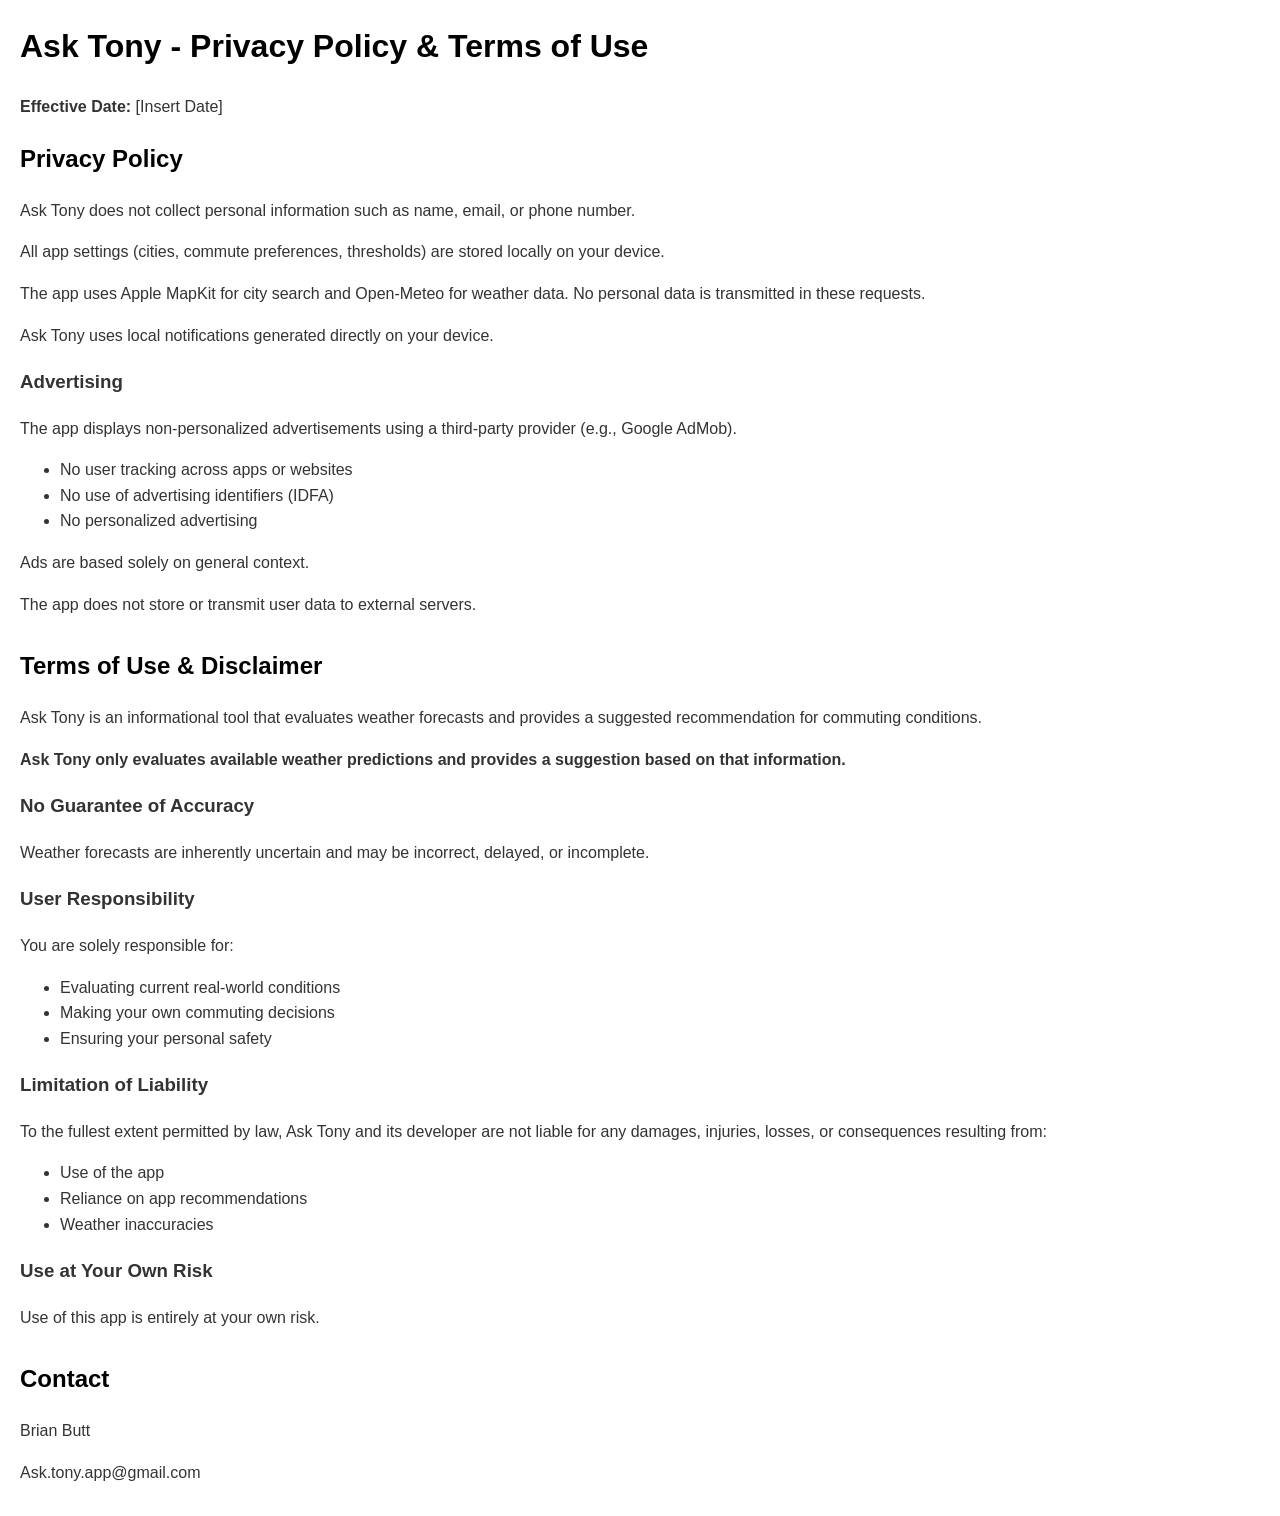
==== index.html @ d942d4f1 "Create index.html" ====
<!DOCTYPE html>
<html lang="en">
<head>
    <meta charset="UTF-8">
    <title>Ask Tony - Privacy Policy & Terms</title>
    <meta name="viewport" content="width=device-width, initial-scale=1">
    <style>
        body {
            font-family: -apple-system, BlinkMacSystemFont, sans-serif;
            margin: 20px;
            line-height: 1.6;
            color: #333;
        }
        h1, h2 {
            color: #000;
        }
        .section {
            margin-bottom: 30px;
        }
    </style>
</head>
<body>

<h1>Ask Tony - Privacy Policy & Terms of Use</h1>
<p><strong>Effective Date:</strong> [Insert Date]</p>

<div class="section">
<h2>Privacy Policy</h2>

<p>Ask Tony does not collect personal information such as name, email, or phone number.</p>

<p>All app settings (cities, commute preferences, thresholds) are stored locally on your device.</p>

<p>The app uses Apple MapKit for city search and Open‑Meteo for weather data. No personal data is transmitted in these requests.</p>

<p>Ask Tony uses local notifications generated directly on your device.</p>

<h3>Advertising</h3>

<p>The app displays non-personalized advertisements using a third-party provider (e.g., Google AdMob).</p>

<ul>
<li>No user tracking across apps or websites</li>
<li>No use of advertising identifiers (IDFA)</li>
<li>No personalized advertising</li>
</ul>

<p>Ads are based solely on general context.</p>

<p>The app does not store or transmit user data to external servers.</p>

</div>

<div class="section">
<h2>Terms of Use & Disclaimer</h2>

<p>Ask Tony is an informational tool that evaluates weather forecasts and provides a suggested recommendation for commuting conditions.</p>

<p><strong>Ask Tony only evaluates available weather predictions and provides a suggestion based on that information.</strong></p>

<h3>No Guarantee of Accuracy</h3>

<p>Weather forecasts are inherently uncertain and may be incorrect, delayed, or incomplete.</p>

<h3>User Responsibility</h3>

<p>You are solely responsible for:</p>
<ul>
<li>Evaluating current real-world conditions</li>
<li>Making your own commuting decisions</li>
<li>Ensuring your personal safety</li>
</ul>

<h3>Limitation of Liability</h3>

<p>To the fullest extent permitted by law, Ask Tony and its developer are not liable for any damages, injuries, losses, or consequences resulting from:</p>

<ul>
<li>Use of the app</li>
<li>Reliance on app recommendations</li>
<li>Weather inaccuracies</li>
</ul>

<h3>Use at Your Own Risk</h3>

<p>Use of this app is entirely at your own risk.</p>

</div>

<div class="section">
<h2>Contact</h2>
<p>Brian Butt</p>
<p>Ask.tony.app@gmail.com</p>
</div>

</body>
</html>
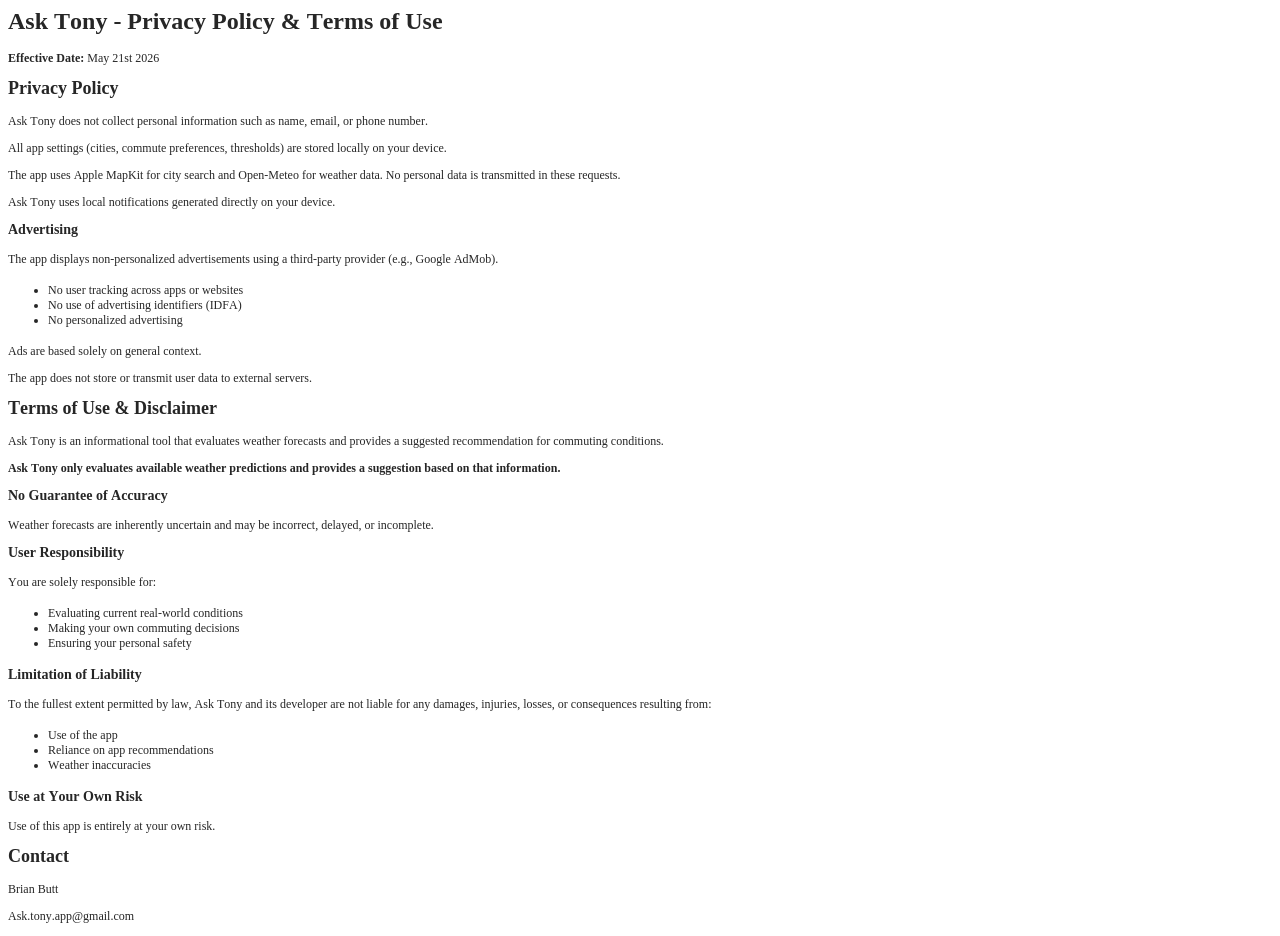
==== commit 425dd0d2: "Update index.html" ====
--- a/index.html
+++ b/index.html
@@ -1,97 +1,59 @@
-<!DOCTYPE html>
-<html lang="en">
+<!DOCTYPE html PUBLIC "-//W3C//DTD HTML 4.01//EN" "http://www.w3.org/TR/html4/strict.dtd">
+<html>
 <head>
-    <meta charset="UTF-8">
-    <title>Ask Tony - Privacy Policy & Terms</title>
-    <meta name="viewport" content="width=device-width, initial-scale=1">
-    <style>
-        body {
-            font-family: -apple-system, BlinkMacSystemFont, sans-serif;
-            margin: 20px;
-            line-height: 1.6;
-            color: #333;
-        }
-        h1, h2 {
-            color: #000;
-        }
-        .section {
-            margin-bottom: 30px;
-        }
-    </style>
+  <meta http-equiv="Content-Type" content="text/html; charset=utf-8">
+  <meta http-equiv="Content-Style-Type" content="text/css">
+  <title></title>
+  <meta name="Generator" content="Cocoa HTML Writer">
+  <meta name="CocoaVersion" content="2685.6">
+  <style type="text/css">
+    p.p2 {margin: 0.0px 0.0px 12.0px 0.0px; font: 12.0px 'Helvetica Neue'; color: #262626; -webkit-text-stroke: #262626}
+    li.li5 {margin: 0.0px 0.0px 0.0px 0.0px; font: 12.0px 'Helvetica Neue'; color: #262626; -webkit-text-stroke: #262626}
+    span.s1 {font-kerning: none}
+    span.s2 {-webkit-text-stroke: 0px #000000}
+    ul.ul1 {list-style-type: disc}
+  </style>
 </head>
 <body>
-
-<h1>Ask Tony - Privacy Policy & Terms of Use</h1>
-<p><strong>Effective Date:</strong> [Insert Date]</p>
-
-<div class="section">
-<h2>Privacy Policy</h2>
-
-<p>Ask Tony does not collect personal information such as name, email, or phone number.</p>
-
-<p>All app settings (cities, commute preferences, thresholds) are stored locally on your device.</p>
-
-<p>The app uses Apple MapKit for city search and Open‑Meteo for weather data. No personal data is transmitted in these requests.</p>
-
-<p>Ask Tony uses local notifications generated directly on your device.</p>
-
-<h3>Advertising</h3>
-
-<p>The app displays non-personalized advertisements using a third-party provider (e.g., Google AdMob).</p>
-
-<ul>
-<li>No user tracking across apps or websites</li>
-<li>No use of advertising identifiers (IDFA)</li>
-<li>No personalized advertising</li>
+<h1 style="margin: 0.0px 0.0px 16.1px 0.0px; font: 24.0px 'Helvetica Neue'; color: #262626; -webkit-text-stroke: #000000"><span class="s1"><b>Ask Tony - Privacy Policy &amp; Terms of Use</b><b></b></span></h1>
+<p class="p2"><span class="s1"><b>Effective Date:</b> May 21st 2026</span></p>
+<h2 style="margin: 0.0px 0.0px 14.9px 0.0px; font: 18.0px 'Helvetica Neue'; color: #262626; -webkit-text-stroke: #000000"><span class="s1"><b>Privacy Policy</b><b></b></span></h2>
+<p class="p2"><span class="s1">Ask Tony does not collect personal information such as name, email, or phone number.</span></p>
+<p class="p2"><span class="s1">All app settings (cities, commute preferences, thresholds) are stored locally on your device.</span></p>
+<p class="p2"><span class="s1">The app uses Apple MapKit for city search and Open‑Meteo for weather data. No personal data is transmitted in these requests.</span></p>
+<p class="p2"><span class="s1">Ask Tony uses local notifications generated directly on your device.</span></p>
+<h3 style="margin: 0.0px 0.0px 14.0px 0.0px; font: 14.0px 'Helvetica Neue'; color: #262626; -webkit-text-stroke: #262626"><span class="s1"><b>Advertising</b></span></h3>
+<p class="p2"><span class="s1">The app displays non-personalized advertisements using a third-party provider (e.g., Google AdMob).</span></p>
+<ul class="ul1">
+  <li class="li5"><span class="s2"></span><span class="s1">No user tracking across apps or websites</span></li>
+  <li class="li5"><span class="s2"></span><span class="s1">No use of advertising identifiers (IDFA)</span></li>
+  <li class="li5"><span class="s2"></span><span class="s1">No personalized advertising</span></li>
 </ul>
-
-<p>Ads are based solely on general context.</p>
-
-<p>The app does not store or transmit user data to external servers.</p>
-
-</div>
-
-<div class="section">
-<h2>Terms of Use & Disclaimer</h2>
-
-<p>Ask Tony is an informational tool that evaluates weather forecasts and provides a suggested recommendation for commuting conditions.</p>
-
-<p><strong>Ask Tony only evaluates available weather predictions and provides a suggestion based on that information.</strong></p>
-
-<h3>No Guarantee of Accuracy</h3>
-
-<p>Weather forecasts are inherently uncertain and may be incorrect, delayed, or incomplete.</p>
-
-<h3>User Responsibility</h3>
-
-<p>You are solely responsible for:</p>
-<ul>
-<li>Evaluating current real-world conditions</li>
-<li>Making your own commuting decisions</li>
-<li>Ensuring your personal safety</li>
+<p class="p2"><span class="s1">Ads are based solely on general context.</span></p>
+<p class="p2"><span class="s1">The app does not store or transmit user data to external servers.</span></p>
+<h2 style="margin: 0.0px 0.0px 14.9px 0.0px; font: 18.0px 'Helvetica Neue'; color: #262626; -webkit-text-stroke: #000000"><span class="s1"><b>Terms of Use &amp; Disclaimer</b><b></b></span></h2>
+<p class="p2"><span class="s1">Ask Tony is an informational tool that evaluates weather forecasts and provides a suggested recommendation for commuting conditions.</span></p>
+<p class="p2"><span class="s1"><b>Ask Tony only evaluates available weather predictions and provides a suggestion based on that information.</b><b></b></span></p>
+<h3 style="margin: 0.0px 0.0px 14.0px 0.0px; font: 14.0px 'Helvetica Neue'; color: #262626; -webkit-text-stroke: #262626"><span class="s1"><b>No Guarantee of Accuracy</b></span></h3>
+<p class="p2"><span class="s1">Weather forecasts are inherently uncertain and may be incorrect, delayed, or incomplete.</span></p>
+<h3 style="margin: 0.0px 0.0px 14.0px 0.0px; font: 14.0px 'Helvetica Neue'; color: #262626; -webkit-text-stroke: #262626"><span class="s1"><b>User Responsibility</b></span></h3>
+<p class="p2"><span class="s1">You are solely responsible for:</span></p>
+<ul class="ul1">
+  <li class="li5"><span class="s2"></span><span class="s1">Evaluating current real-world conditions</span></li>
+  <li class="li5"><span class="s2"></span><span class="s1">Making your own commuting decisions</span></li>
+  <li class="li5"><span class="s2"></span><span class="s1">Ensuring your personal safety</span></li>
 </ul>
-
-<h3>Limitation of Liability</h3>
-
-<p>To the fullest extent permitted by law, Ask Tony and its developer are not liable for any damages, injuries, losses, or consequences resulting from:</p>
-
-<ul>
-<li>Use of the app</li>
-<li>Reliance on app recommendations</li>
-<li>Weather inaccuracies</li>
+<h3 style="margin: 0.0px 0.0px 14.0px 0.0px; font: 14.0px 'Helvetica Neue'; color: #262626; -webkit-text-stroke: #262626"><span class="s1"><b>Limitation of Liability</b></span></h3>
+<p class="p2"><span class="s1">To the fullest extent permitted by law, Ask Tony and its developer are not liable for any damages, injuries, losses, or consequences resulting from:</span></p>
+<ul class="ul1">
+  <li class="li5"><span class="s2"></span><span class="s1">Use of the app</span></li>
+  <li class="li5"><span class="s2"></span><span class="s1">Reliance on app recommendations</span></li>
+  <li class="li5"><span class="s2"></span><span class="s1">Weather inaccuracies</span></li>
 </ul>
-
-<h3>Use at Your Own Risk</h3>
-
-<p>Use of this app is entirely at your own risk.</p>
-
-</div>
-
-<div class="section">
-<h2>Contact</h2>
-<p>Brian Butt</p>
-<p>Ask.tony.app@gmail.com</p>
-</div>
-
+<h3 style="margin: 0.0px 0.0px 14.0px 0.0px; font: 14.0px 'Helvetica Neue'; color: #262626; -webkit-text-stroke: #262626"><span class="s1"><b>Use at Your Own Risk</b></span></h3>
+<p class="p2"><span class="s1">Use of this app is entirely at your own risk.</span></p>
+<h2 style="margin: 0.0px 0.0px 14.9px 0.0px; font: 18.0px 'Helvetica Neue'; color: #262626; -webkit-text-stroke: #000000"><span class="s1"><b>Contact</b><b></b></span></h2>
+<p class="p2"><span class="s1">Brian Butt</span></p>
+<p class="p2"><span class="s1">Ask.tony.app@gmail.com</span></p>
 </body>
-</html>+</html>
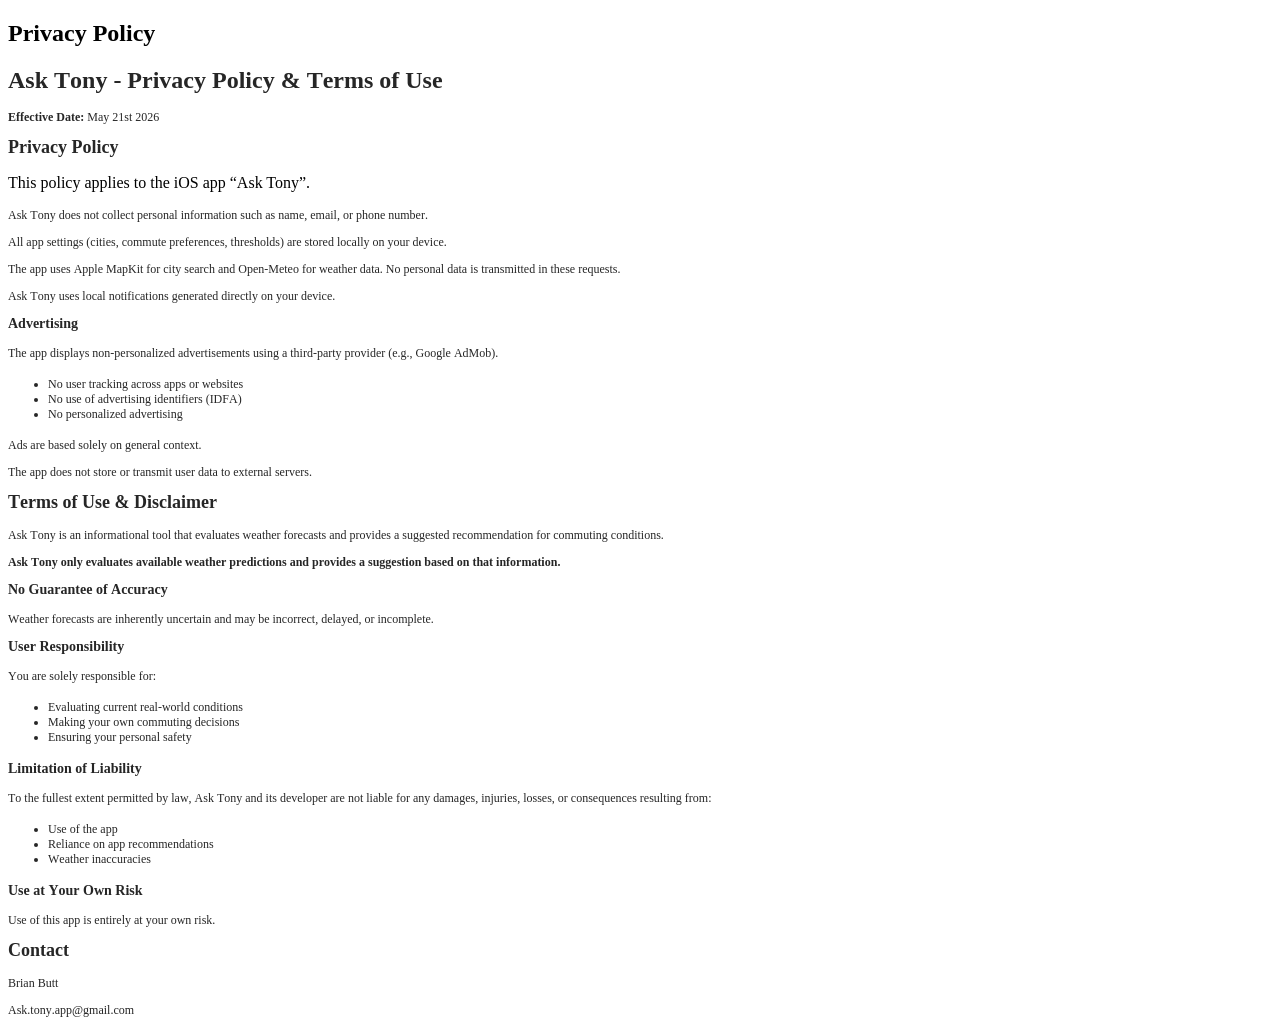
==== commit 49f1ee5b: "Update index.html" ====
--- a/index.html
+++ b/index.html
@@ -6,6 +6,7 @@
   <title></title>
   <meta name="Generator" content="Cocoa HTML Writer">
   <meta name="CocoaVersion" content="2685.6">
+  <h2>Privacy Policy</h2>
   <style type="text/css">
     p.p2 {margin: 0.0px 0.0px 12.0px 0.0px; font: 12.0px 'Helvetica Neue'; color: #262626; -webkit-text-stroke: #262626}
     li.li5 {margin: 0.0px 0.0px 0.0px 0.0px; font: 12.0px 'Helvetica Neue'; color: #262626; -webkit-text-stroke: #262626}
@@ -18,6 +19,7 @@
 <h1 style="margin: 0.0px 0.0px 16.1px 0.0px; font: 24.0px 'Helvetica Neue'; color: #262626; -webkit-text-stroke: #000000"><span class="s1"><b>Ask Tony - Privacy Policy &amp; Terms of Use</b><b></b></span></h1>
 <p class="p2"><span class="s1"><b>Effective Date:</b> May 21st 2026</span></p>
 <h2 style="margin: 0.0px 0.0px 14.9px 0.0px; font: 18.0px 'Helvetica Neue'; color: #262626; -webkit-text-stroke: #000000"><span class="s1"><b>Privacy Policy</b><b></b></span></h2>
+<p>This policy applies to the iOS app “Ask Tony”.</p>
 <p class="p2"><span class="s1">Ask Tony does not collect personal information such as name, email, or phone number.</span></p>
 <p class="p2"><span class="s1">All app settings (cities, commute preferences, thresholds) are stored locally on your device.</span></p>
 <p class="p2"><span class="s1">The app uses Apple MapKit for city search and Open‑Meteo for weather data. No personal data is transmitted in these requests.</span></p>
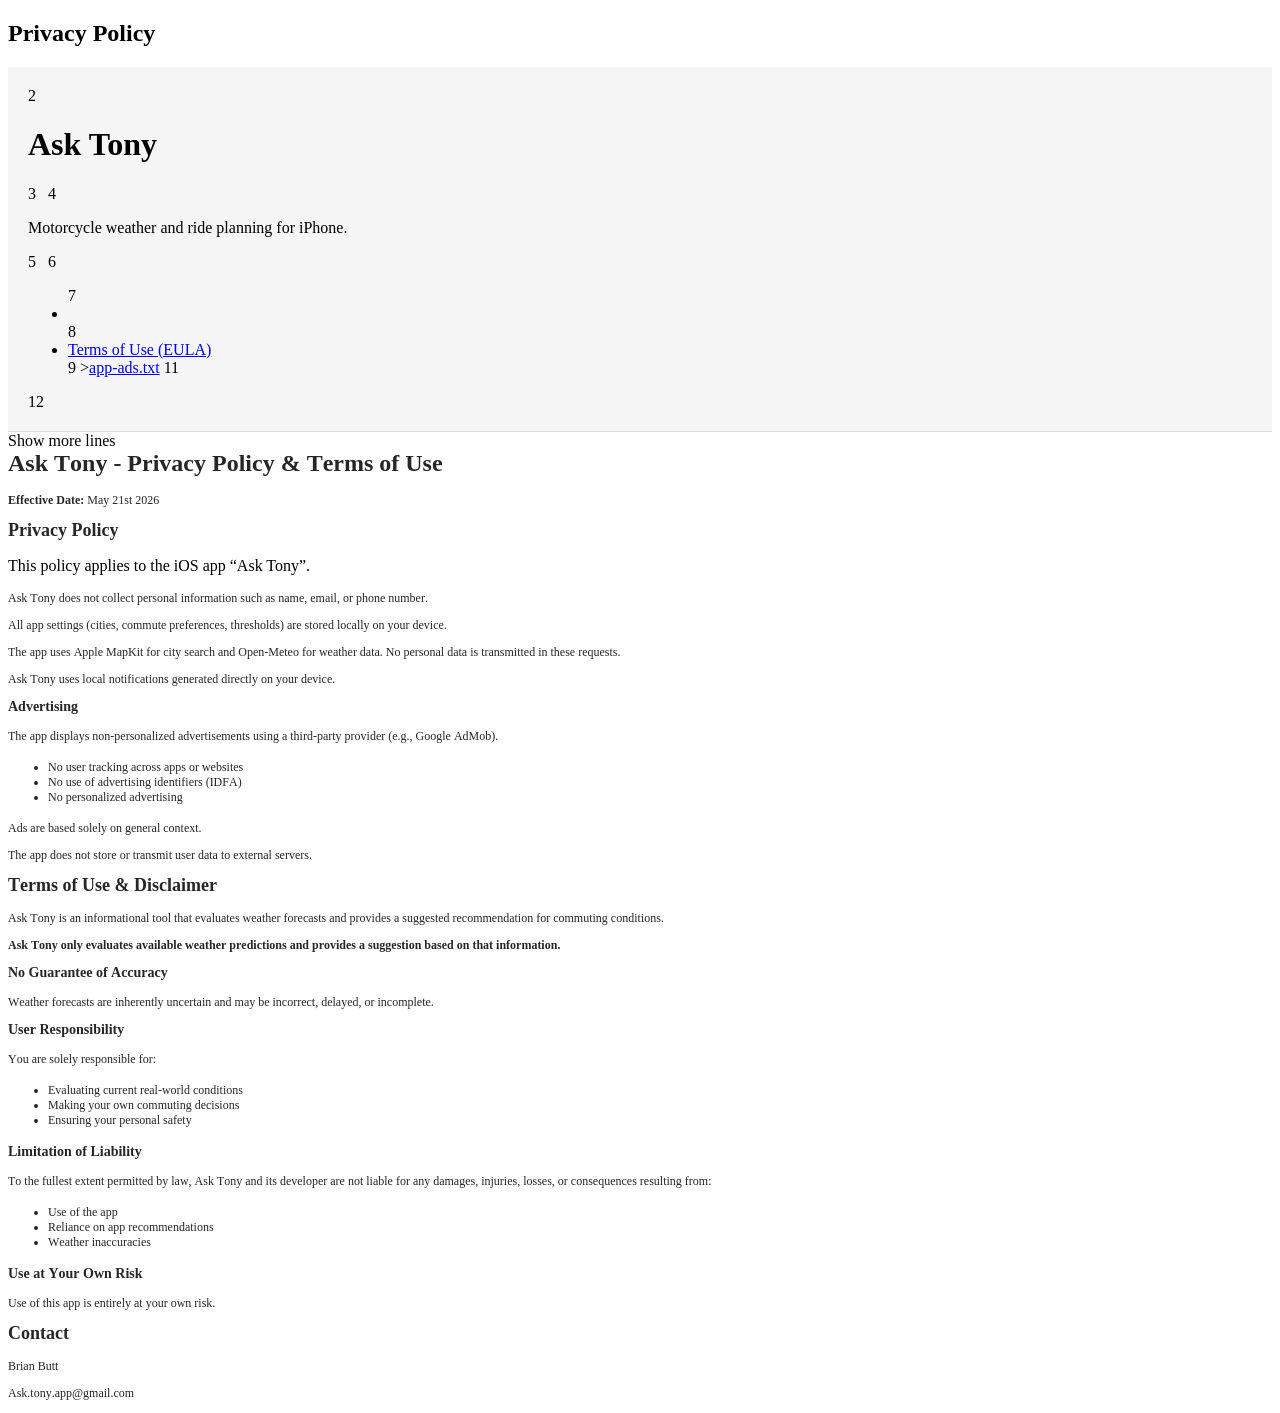
==== commit 96108efd: "Update index.html" ====
--- a/index.html
+++ b/index.html
@@ -16,6 +16,30 @@
   </style>
 </head>
 <body>
+<div style="padding:20px; background:#f5f5f5; border-bottom:1px solid #ddd;">
+2
+<h1>Ask Tony</h1>
+3
+ 
+4
+<p>Motorcycle weather and ride planning for iPhone.</p>
+5
+ 
+6
+<ul>
+7
+<li><aivacy.htmlPrivacy Policy</a></li>
+8
+<li><a href="terms.html">Terms of Use (EULA)</a></li>
+9
+><a href="support.htmla></li>
+10
+<li><a href="app-ads.txt">app-ads.txt</a></li>
+11
+</ul>
+12
+</div>
+Show more lines
 <h1 style="margin: 0.0px 0.0px 16.1px 0.0px; font: 24.0px 'Helvetica Neue'; color: #262626; -webkit-text-stroke: #000000"><span class="s1"><b>Ask Tony - Privacy Policy &amp; Terms of Use</b><b></b></span></h1>
 <p class="p2"><span class="s1"><b>Effective Date:</b> May 21st 2026</span></p>
 <h2 style="margin: 0.0px 0.0px 14.9px 0.0px; font: 18.0px 'Helvetica Neue'; color: #262626; -webkit-text-stroke: #000000"><span class="s1"><b>Privacy Policy</b><b></b></span></h2>
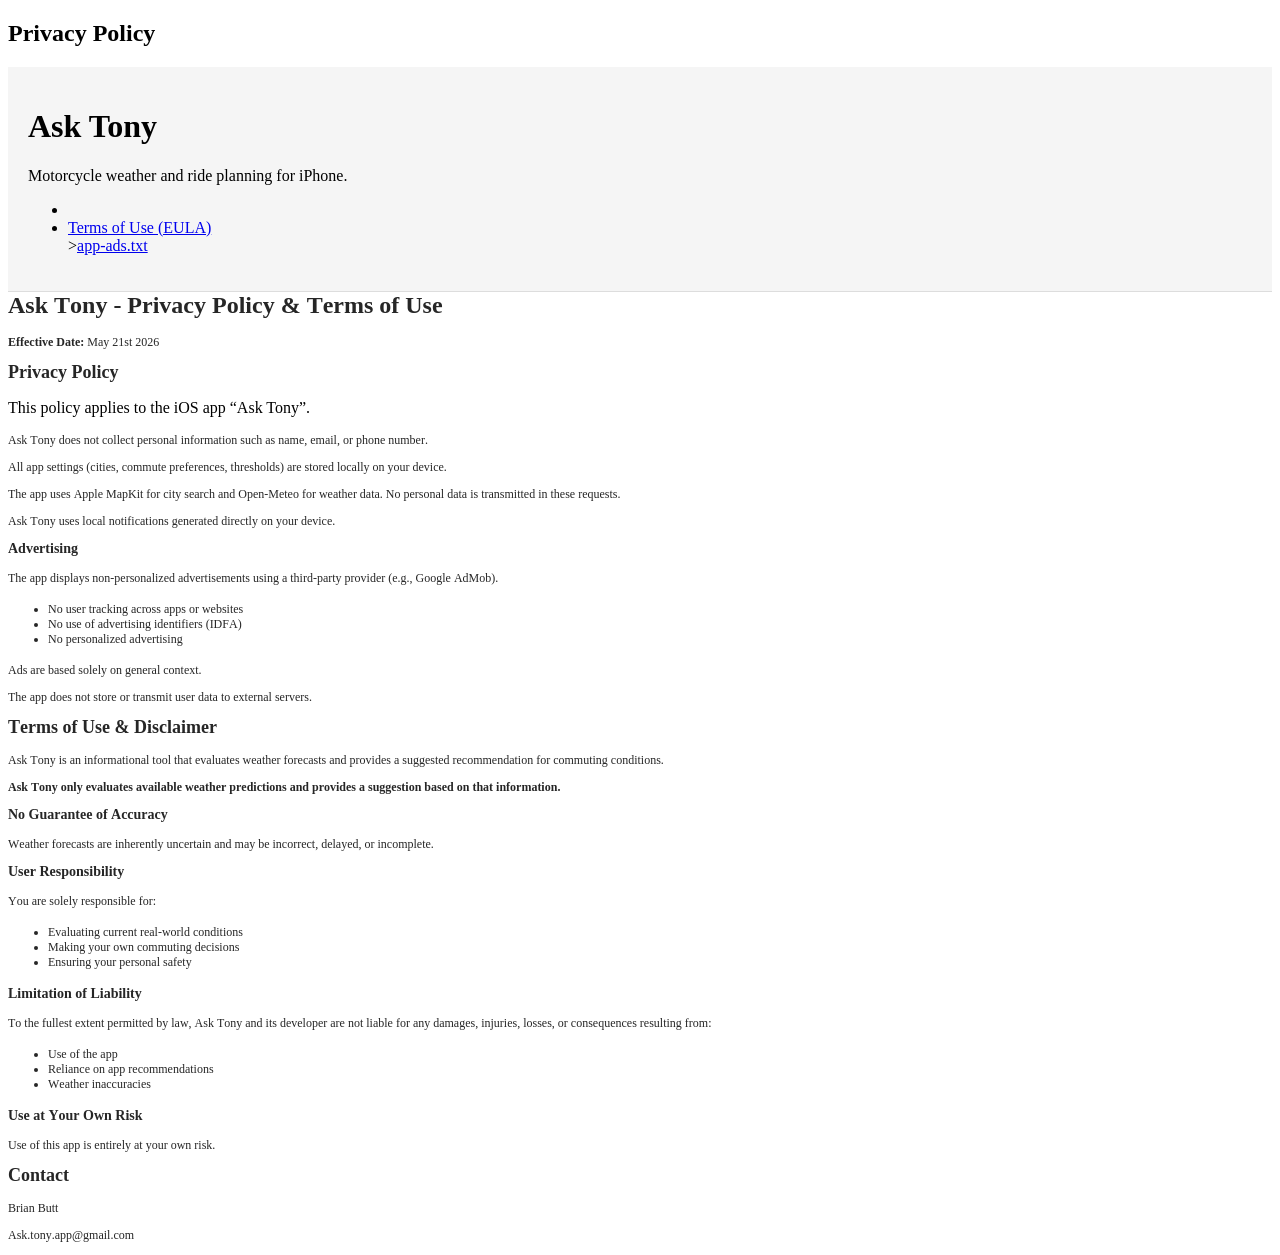
==== commit d1347508: "Update index.html" ====
--- a/index.html
+++ b/index.html
@@ -17,29 +17,24 @@
 </head>
 <body>
 <div style="padding:20px; background:#f5f5f5; border-bottom:1px solid #ddd;">
-2
 <h1>Ask Tony</h1>
-3
- 
-4
+
 <p>Motorcycle weather and ride planning for iPhone.</p>
-5
- 
-6
+
 <ul>
-7
+
 <li><aivacy.htmlPrivacy Policy</a></li>
-8
+
 <li><a href="terms.html">Terms of Use (EULA)</a></li>
-9
+
 ><a href="support.htmla></li>
-10
+
 <li><a href="app-ads.txt">app-ads.txt</a></li>
-11
+
 </ul>
-12
+
 </div>
-Show more lines
+
 <h1 style="margin: 0.0px 0.0px 16.1px 0.0px; font: 24.0px 'Helvetica Neue'; color: #262626; -webkit-text-stroke: #000000"><span class="s1"><b>Ask Tony - Privacy Policy &amp; Terms of Use</b><b></b></span></h1>
 <p class="p2"><span class="s1"><b>Effective Date:</b> May 21st 2026</span></p>
 <h2 style="margin: 0.0px 0.0px 14.9px 0.0px; font: 18.0px 'Helvetica Neue'; color: #262626; -webkit-text-stroke: #000000"><span class="s1"><b>Privacy Policy</b><b></b></span></h2>
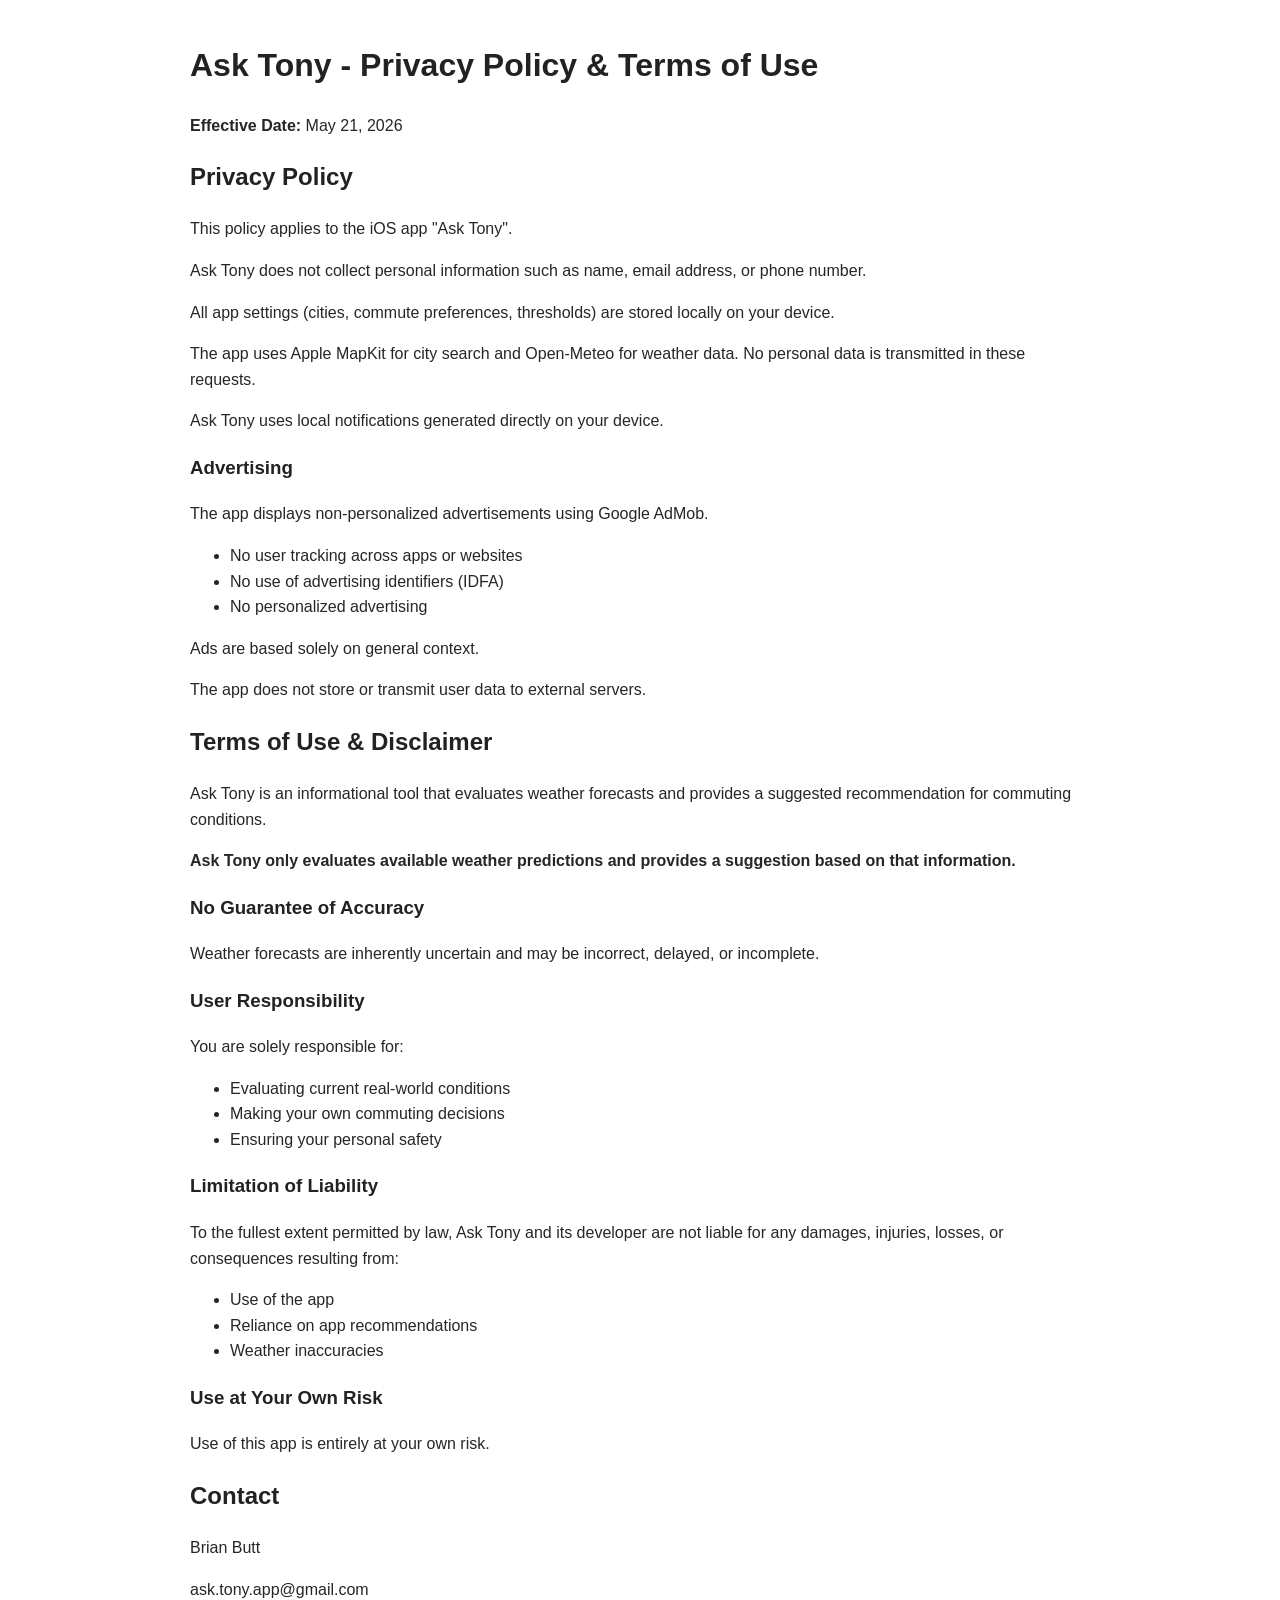
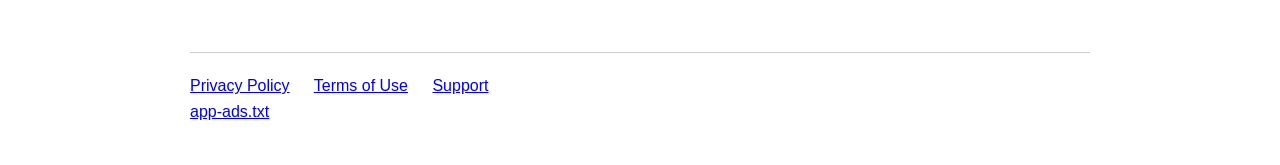
==== commit b4bc0b95: "Update index.html clean version" ====
--- a/index.html
+++ b/index.html
@@ -1,80 +1,139 @@
-<!DOCTYPE html PUBLIC "-//W3C//DTD HTML 4.01//EN" "http://www.w3.org/TR/html4/strict.dtd">
-<html>
+<!DOCTYPE html>
+<html lang="en">
 <head>
-  <meta http-equiv="Content-Type" content="text/html; charset=utf-8">
-  <meta http-equiv="Content-Style-Type" content="text/css">
-  <title></title>
-  <meta name="Generator" content="Cocoa HTML Writer">
-  <meta name="CocoaVersion" content="2685.6">
-  <h2>Privacy Policy</h2>
-  <style type="text/css">
-    p.p2 {margin: 0.0px 0.0px 12.0px 0.0px; font: 12.0px 'Helvetica Neue'; color: #262626; -webkit-text-stroke: #262626}
-    li.li5 {margin: 0.0px 0.0px 0.0px 0.0px; font: 12.0px 'Helvetica Neue'; color: #262626; -webkit-text-stroke: #262626}
-    span.s1 {font-kerning: none}
-    span.s2 {-webkit-text-stroke: 0px #000000}
-    ul.ul1 {list-style-type: disc}
-  </style>
+    <meta charset="UTF-8">
+    <meta name="viewport" content="width=device-width, initial-scale=1.0">
+    <title>Ask Tony</title>
+
+    <style>
+        body {
+            font-family: -apple-system, BlinkMacSystemFont, "Helvetica Neue", Arial, sans-serif;
+            max-width: 900px;
+            margin: 40px auto;
+            padding: 0 20px;
+            line-height: 1.6;
+            color: #262626;
+        }
+
+        h1, h2, h3 {
+            color: #222;
+        }
+
+        .footer-links {
+            margin-top: 50px;
+            padding-top: 20px;
+            border-top: 1px solid #ccc;
+        }
+
+        .footer-links a {
+            margin-right: 20px;
+        }
+
+        .hidden-link {
+            display: none;
+        }
+    </style>
 </head>
 <body>
-<div style="padding:20px; background:#f5f5f5; border-bottom:1px solid #ddd;">
-<h1>Ask Tony</h1>
 
-<p>Motorcycle weather and ride planning for iPhone.</p>
+    <h1>Ask Tony - Privacy Policy & Terms of Use</h1>
 
-<ul>
+    <p><strong>Effective Date:</strong> May 21, 2026</p>
 
-<li><aivacy.htmlPrivacy Policy</a></li>
+    <h2>Privacy Policy</h2>
 
-<li><a href="terms.html">Terms of Use (EULA)</a></li>
+    <p>This policy applies to the iOS app "Ask Tony".</p>
 
-><a href="support.htmla></li>
+    <p>Ask Tony does not collect personal information such as name, email address, or phone number.</p>
 
-<li><a href="app-ads.txt">app-ads.txt</a></li>
+    <p>All app settings (cities, commute preferences, thresholds) are stored locally on your device.</p>
 
-</ul>
+    <p>The app uses Apple MapKit for city search and Open‑Meteo for weather data. No personal data is transmitted in these requests.</p>
 
-</div>
+    <p>Ask Tony uses local notifications generated directly on your device.</p>
 
-<h1 style="margin: 0.0px 0.0px 16.1px 0.0px; font: 24.0px 'Helvetica Neue'; color: #262626; -webkit-text-stroke: #000000"><span class="s1"><b>Ask Tony - Privacy Policy &amp; Terms of Use</b><b></b></span></h1>
-<p class="p2"><span class="s1"><b>Effective Date:</b> May 21st 2026</span></p>
-<h2 style="margin: 0.0px 0.0px 14.9px 0.0px; font: 18.0px 'Helvetica Neue'; color: #262626; -webkit-text-stroke: #000000"><span class="s1"><b>Privacy Policy</b><b></b></span></h2>
-<p>This policy applies to the iOS app “Ask Tony”.</p>
-<p class="p2"><span class="s1">Ask Tony does not collect personal information such as name, email, or phone number.</span></p>
-<p class="p2"><span class="s1">All app settings (cities, commute preferences, thresholds) are stored locally on your device.</span></p>
-<p class="p2"><span class="s1">The app uses Apple MapKit for city search and Open‑Meteo for weather data. No personal data is transmitted in these requests.</span></p>
-<p class="p2"><span class="s1">Ask Tony uses local notifications generated directly on your device.</span></p>
-<h3 style="margin: 0.0px 0.0px 14.0px 0.0px; font: 14.0px 'Helvetica Neue'; color: #262626; -webkit-text-stroke: #262626"><span class="s1"><b>Advertising</b></span></h3>
-<p class="p2"><span class="s1">The app displays non-personalized advertisements using a third-party provider (e.g., Google AdMob).</span></p>
-<ul class="ul1">
-  <li class="li5"><span class="s2"></span><span class="s1">No user tracking across apps or websites</span></li>
-  <li class="li5"><span class="s2"></span><span class="s1">No use of advertising identifiers (IDFA)</span></li>
-  <li class="li5"><span class="s2"></span><span class="s1">No personalized advertising</span></li>
-</ul>
-<p class="p2"><span class="s1">Ads are based solely on general context.</span></p>
-<p class="p2"><span class="s1">The app does not store or transmit user data to external servers.</span></p>
-<h2 style="margin: 0.0px 0.0px 14.9px 0.0px; font: 18.0px 'Helvetica Neue'; color: #262626; -webkit-text-stroke: #000000"><span class="s1"><b>Terms of Use &amp; Disclaimer</b><b></b></span></h2>
-<p class="p2"><span class="s1">Ask Tony is an informational tool that evaluates weather forecasts and provides a suggested recommendation for commuting conditions.</span></p>
-<p class="p2"><span class="s1"><b>Ask Tony only evaluates available weather predictions and provides a suggestion based on that information.</b><b></b></span></p>
-<h3 style="margin: 0.0px 0.0px 14.0px 0.0px; font: 14.0px 'Helvetica Neue'; color: #262626; -webkit-text-stroke: #262626"><span class="s1"><b>No Guarantee of Accuracy</b></span></h3>
-<p class="p2"><span class="s1">Weather forecasts are inherently uncertain and may be incorrect, delayed, or incomplete.</span></p>
-<h3 style="margin: 0.0px 0.0px 14.0px 0.0px; font: 14.0px 'Helvetica Neue'; color: #262626; -webkit-text-stroke: #262626"><span class="s1"><b>User Responsibility</b></span></h3>
-<p class="p2"><span class="s1">You are solely responsible for:</span></p>
-<ul class="ul1">
-  <li class="li5"><span class="s2"></span><span class="s1">Evaluating current real-world conditions</span></li>
-  <li class="li5"><span class="s2"></span><span class="s1">Making your own commuting decisions</span></li>
-  <li class="li5"><span class="s2"></span><span class="s1">Ensuring your personal safety</span></li>
-</ul>
-<h3 style="margin: 0.0px 0.0px 14.0px 0.0px; font: 14.0px 'Helvetica Neue'; color: #262626; -webkit-text-stroke: #262626"><span class="s1"><b>Limitation of Liability</b></span></h3>
-<p class="p2"><span class="s1">To the fullest extent permitted by law, Ask Tony and its developer are not liable for any damages, injuries, losses, or consequences resulting from:</span></p>
-<ul class="ul1">
-  <li class="li5"><span class="s2"></span><span class="s1">Use of the app</span></li>
-  <li class="li5"><span class="s2"></span><span class="s1">Reliance on app recommendations</span></li>
-  <li class="li5"><span class="s2"></span><span class="s1">Weather inaccuracies</span></li>
-</ul>
-<h3 style="margin: 0.0px 0.0px 14.0px 0.0px; font: 14.0px 'Helvetica Neue'; color: #262626; -webkit-text-stroke: #262626"><span class="s1"><b>Use at Your Own Risk</b></span></h3>
-<p class="p2"><span class="s1">Use of this app is entirely at your own risk.</span></p>
-<h2 style="margin: 0.0px 0.0px 14.9px 0.0px; font: 18.0px 'Helvetica Neue'; color: #262626; -webkit-text-stroke: #000000"><span class="s1"><b>Contact</b><b></b></span></h2>
-<p class="p2"><span class="s1">Brian Butt</span></p>
-<p class="p2"><span class="s1">Ask.tony.app@gmail.com</span></p>
+    <h3>Advertising</h3>
+
+    <p>The app displays non-personalized advertisements using Google AdMob.</p>
+
+    <ul>
+        <li>No user tracking across apps or websites</li>
+        <li>No use of advertising identifiers (IDFA)</li>
+        <li>No personalized advertising</li>
+    </ul>
+
+    <p>Ads are based solely on general context.</p>
+
+    <p>The app does not store or transmit user data to external servers.</p>
+
+    <h2>Terms of Use & Disclaimer</h2>
+
+    <p>
+        Ask Tony is an informational tool that evaluates weather forecasts
+        and provides a suggested recommendation for commuting conditions.
+    </p>
+
+    <p>
+        <strong>
+            Ask Tony only evaluates available weather predictions and provides
+            a suggestion based on that information.
+        </strong>
+    </p>
+
+    <h3>No Guarantee of Accuracy</h3>
+
+    <p>
+        Weather forecasts are inherently uncertain and may be incorrect,
+        delayed, or incomplete.
+    </p>
+
+    <h3>User Responsibility</h3>
+
+    <p>You are solely responsible for:</p>
+
+    <ul>
+        <li>Evaluating current real-world conditions</li>
+        <li>Making your own commuting decisions</li>
+        <li>Ensuring your personal safety</li>
+    </ul>
+
+    <h3>Limitation of Liability</h3>
+
+    <p>
+        To the fullest extent permitted by law, Ask Tony and its developer
+        are not liable for any damages, injuries, losses, or consequences
+        resulting from:
+    </p>
+
+    <ul>
+        <li>Use of the app</li>
+        <li>Reliance on app recommendations</li>
+        <li>Weather inaccuracies</li>
+    </ul>
+
+    <h3>Use at Your Own Risk</h3>
+
+    <p>Use of this app is entirely at your own risk.</p>
+
+    <h2>Contact</h2>
+
+    <p>Brian Butt</p>
+    <p>ask.tony.app@gmail.com</p>
+
+    <!-- Visible navigation links -->
+
+    <div class="footer-links">
+        <a href="https://asktonyapp.github.io/privacy.html">Privacy Policy</a>
+        <a href="https://asktonyapp.github.io/terms.html">Terms of Use</a>
+        <a href="https://asktonyapp.github.io/support.html">Support</a>
+    </div>
+
+    <!-- Hidden link for Google crawler -->
+
+    <a
+        href="https://asktonyapp.github.io">
+        app-ads.txt
+    </a>
+
 </body>
 </html>
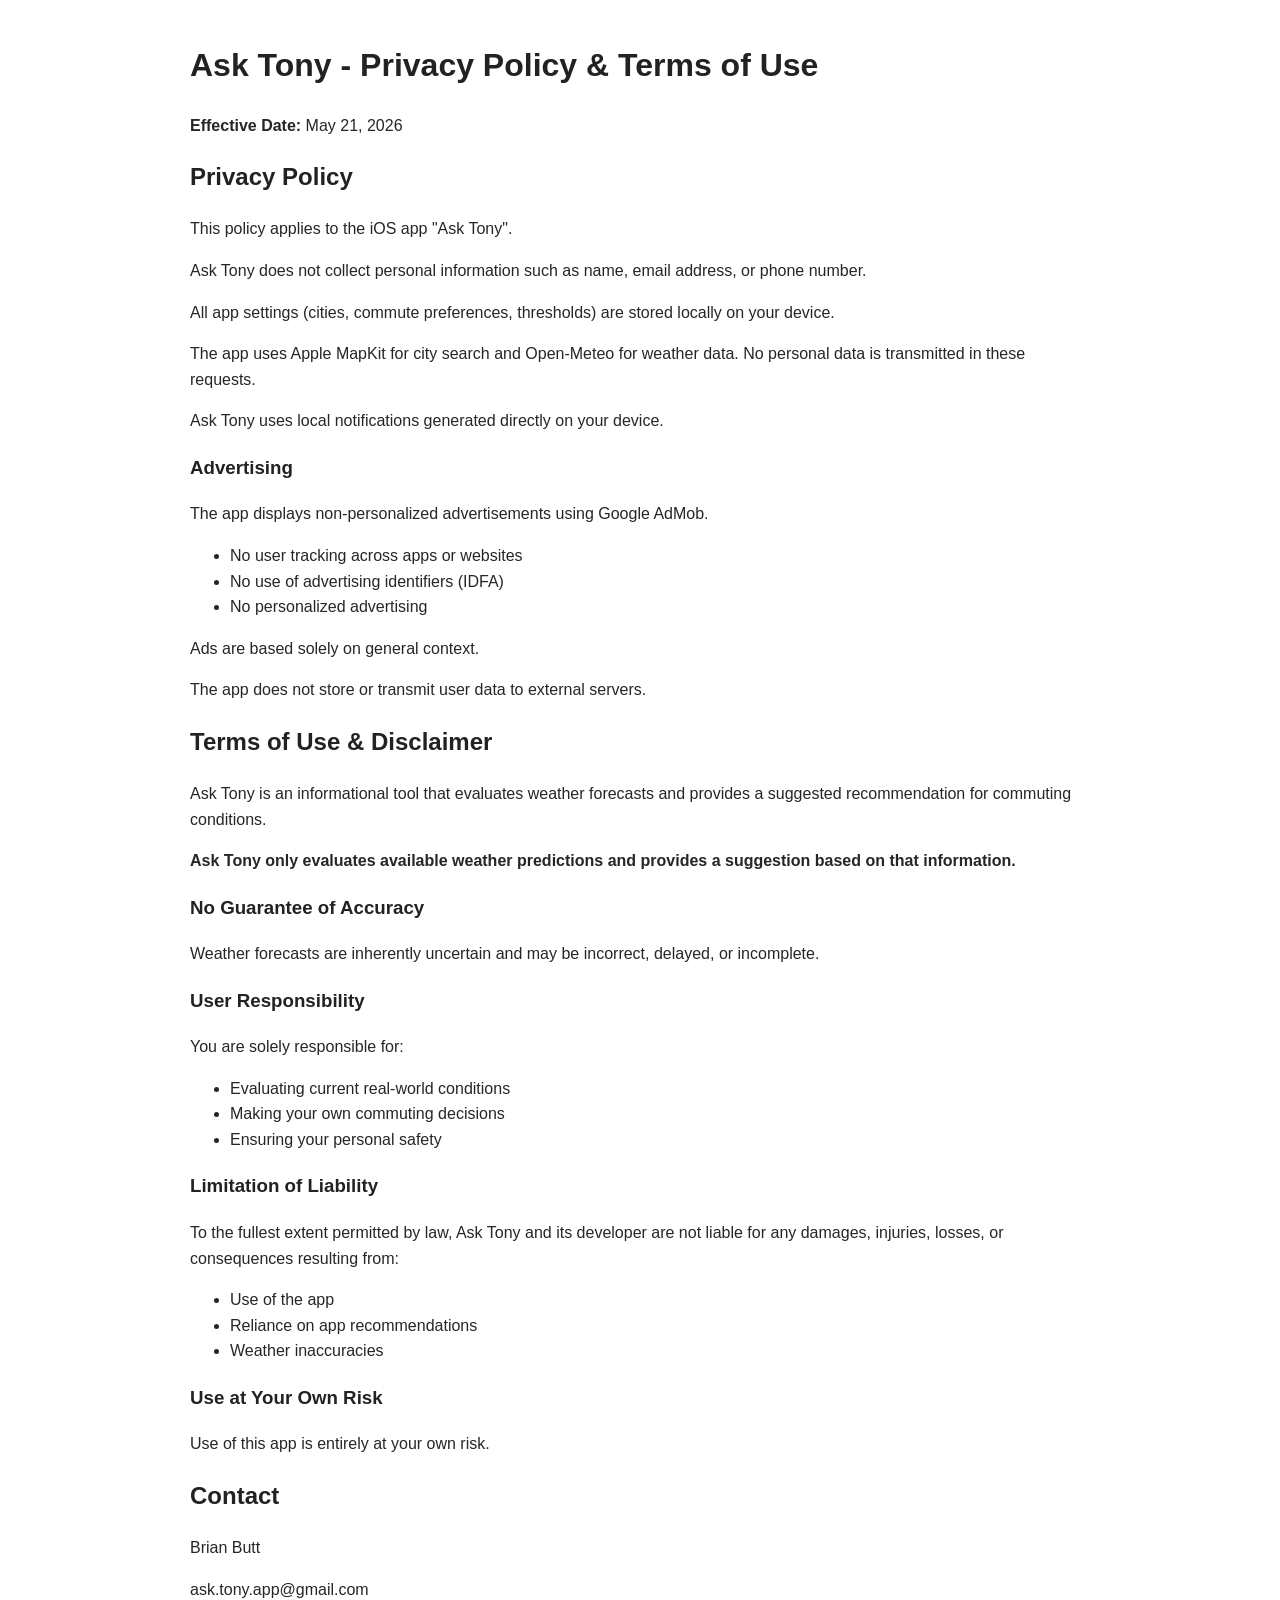
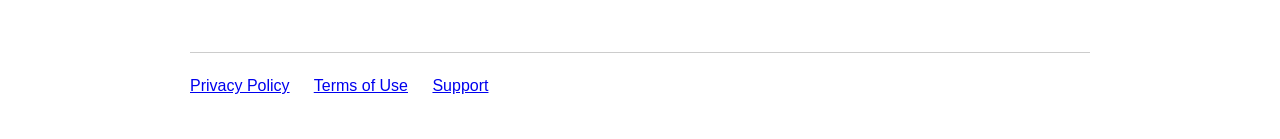
==== commit 25565035: "Update index.html" ====
--- a/index.html
+++ b/index.html
@@ -131,8 +131,8 @@
     <!-- Hidden link for Google crawler -->
 
     <a
-        href="https://asktonyapp.github.io">
-        app-ads.txt
+        href="https://asktonyapp.github.io/app-ads.txt"
+        style="display:none;"
     </a>
 
 </body>
